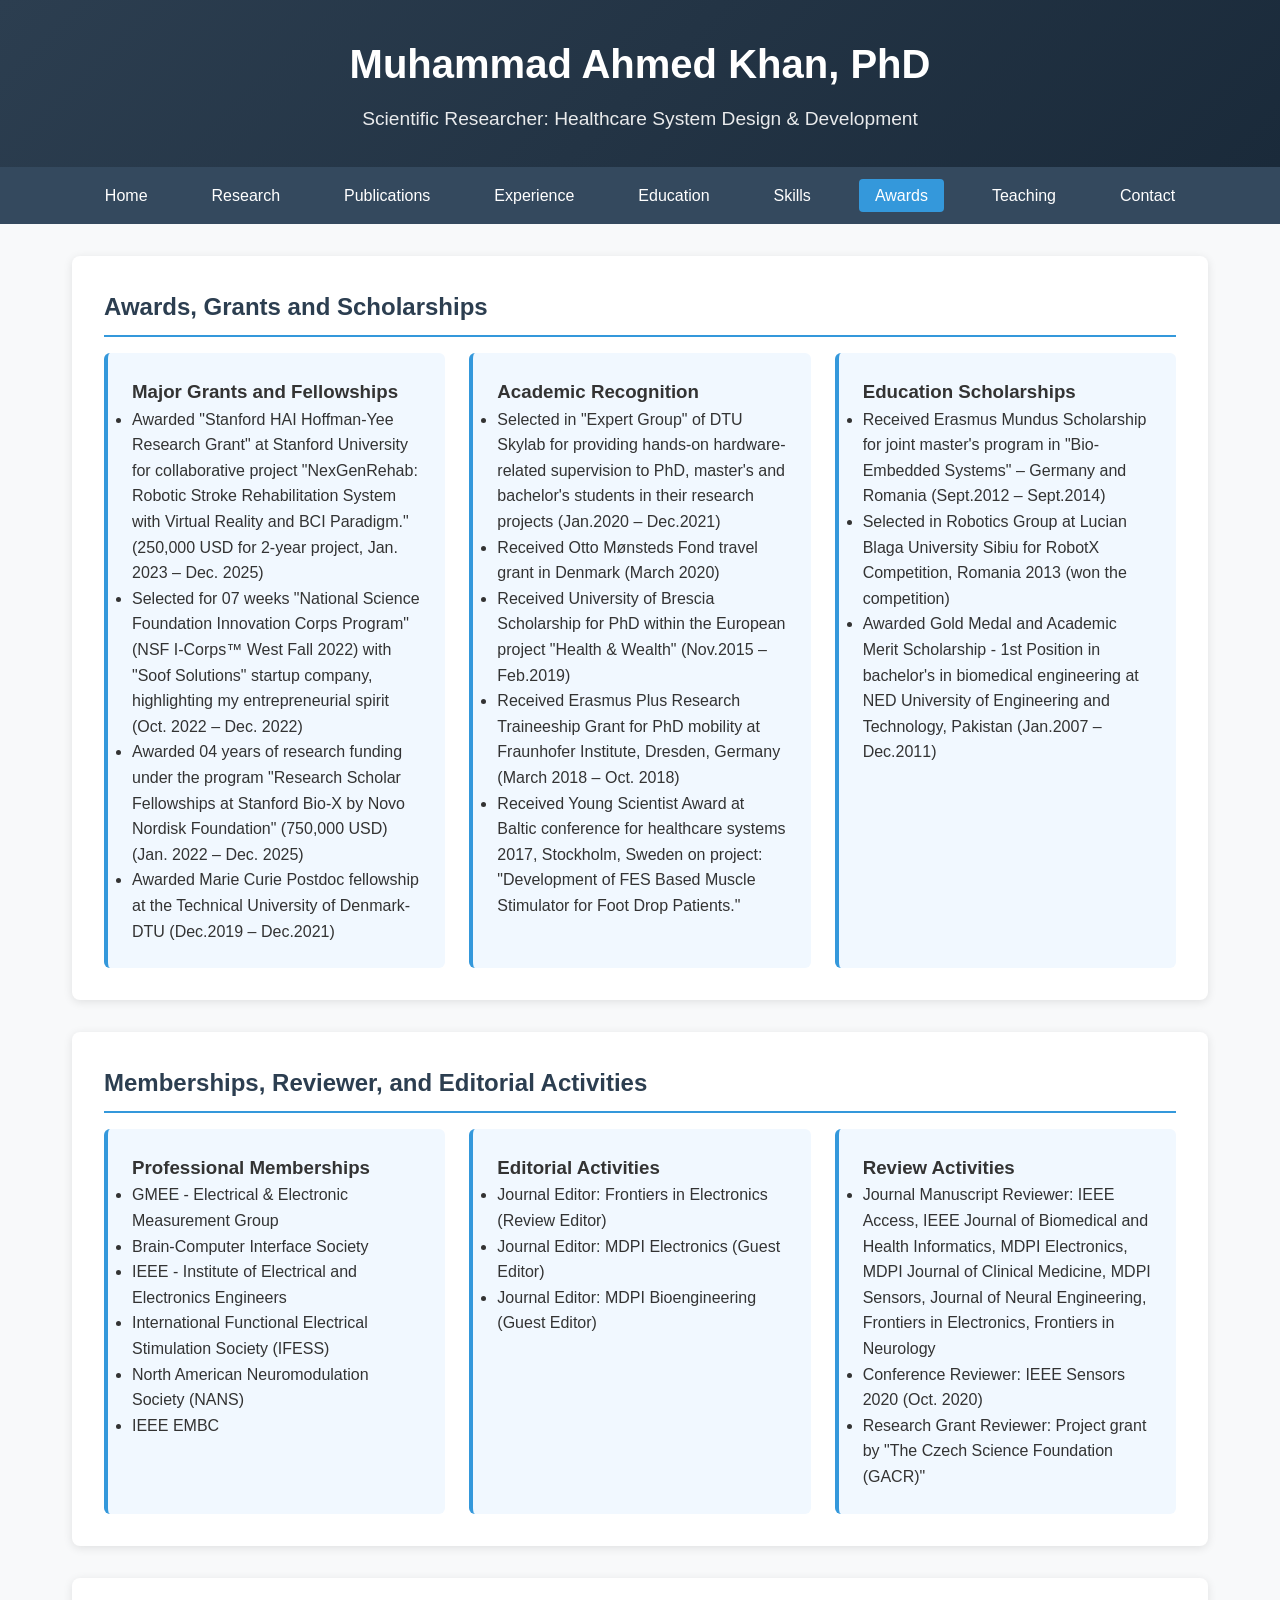
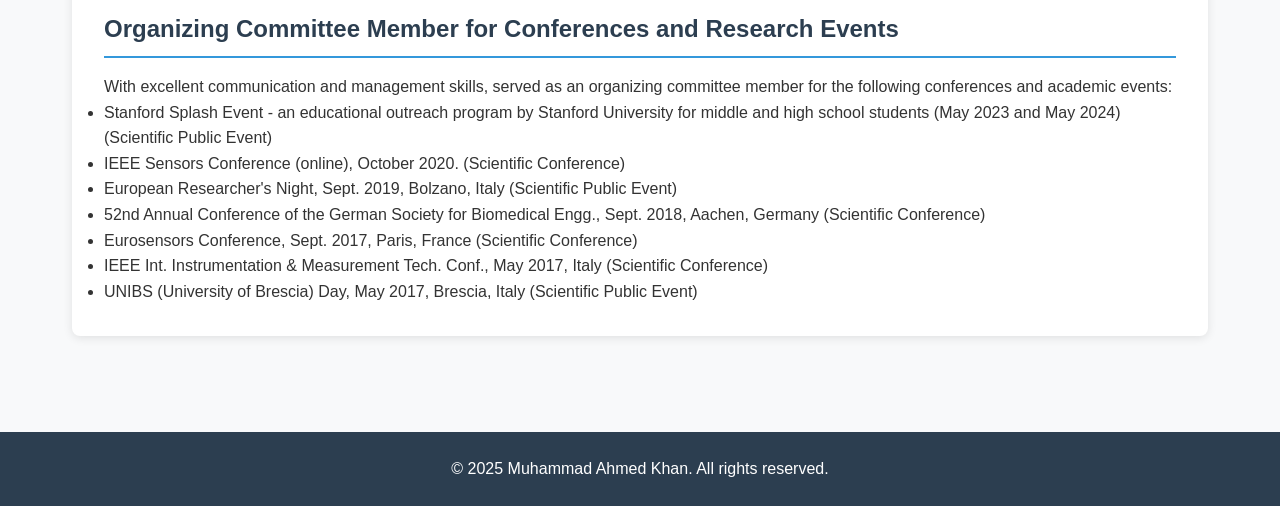
==== pages/awards.html @ 0968804c "added more details" ====
<!DOCTYPE html>
<html lang="en">
<head>
    <meta charset="UTF-8">
    <meta name="viewport" content="width=device-width, initial-scale=1.0">
    <title>Awards and Grants - Muhammad Ahmed Khan</title>
    <link rel="stylesheet" href="../css/styles.css">
</head>
<body>
    <header>
        <div class="header-content">
            <h1>Muhammad Ahmed Khan, PhD</h1>
            <p class="subtitle">Scientific Researcher: Healthcare System Design & Development</p>
        </div>
    </header>
    
    <nav>
        <ul>
            <li><a href="../index.html">Home</a></li>
            <li><a href="research.html">Research</a></li>
            <li><a href="publications.html">Publications</a></li>
            <li><a href="experience.html">Experience</a></li>
            <li><a href="education.html">Education</a></li>
            <li><a href="skills.html">Skills</a></li>
            <li><a href="awards.html" class="active">Awards</a></li>
            <li><a href="teaching.html">Teaching</a></li>
            <li><a href="contact.html">Contact</a></li>
        </ul>
    </nav>
    
    <main>
        <section id="awards">
            <h2>Awards, Grants and Scholarships</h2>
            <div class="awards-grid">
                <div class="award-category">
                    <h3>Major Grants and Fellowships</h3>
                    <ul>
                        <li>Awarded "Stanford HAI Hoffman-Yee Research Grant" at Stanford University for collaborative project "NexGenRehab: Robotic Stroke Rehabilitation System with Virtual Reality and BCI Paradigm." (250,000 USD for 2-year project, Jan. 2023 – Dec. 2025)</li>
                        <li>Selected for 07 weeks "National Science Foundation Innovation Corps Program" (NSF I-Corps™ West Fall 2022) with "Soof Solutions" startup company, highlighting my entrepreneurial spirit (Oct. 2022 – Dec. 2022)</li>
                        <li>Awarded 04 years of research funding under the program "Research Scholar Fellowships at Stanford Bio-X by Novo Nordisk Foundation" (750,000 USD) (Jan. 2022 – Dec. 2025)</li>
                        <li>Awarded Marie Curie Postdoc fellowship at the Technical University of Denmark-DTU (Dec.2019 – Dec.2021)</li>
                    </ul>
                </div>
                
                <div class="award-category">
                    <h3>Academic Recognition</h3>
                    <ul>
                        <li>Selected in "Expert Group" of DTU Skylab for providing hands-on hardware-related supervision to PhD, master's and bachelor's students in their research projects (Jan.2020 – Dec.2021)</li>
                        <li>Received Otto Mønsteds Fond travel grant in Denmark (March 2020)</li>
                        <li>Received University of Brescia Scholarship for PhD within the European project "Health & Wealth" (Nov.2015 – Feb.2019)</li>
                        <li>Received Erasmus Plus Research Traineeship Grant for PhD mobility at Fraunhofer Institute, Dresden, Germany (March 2018 – Oct. 2018)</li>
                        <li>Received Young Scientist Award at Baltic conference for healthcare systems 2017, Stockholm, Sweden on project: "Development of FES Based Muscle Stimulator for Foot Drop Patients."</li>
                    </ul>
                </div>
                
                <div class="award-category">
                    <h3>Education Scholarships</h3>
                    <ul>
                        <li>Received Erasmus Mundus Scholarship for joint master's program in "Bio-Embedded Systems" – Germany and Romania (Sept.2012 – Sept.2014)</li>
                        <li>Selected in Robotics Group at Lucian Blaga University Sibiu for RobotX Competition, Romania 2013 (won the competition)</li>
                        <li>Awarded Gold Medal and Academic Merit Scholarship - 1st Position in bachelor's in biomedical engineering at NED University of Engineering and Technology, Pakistan (Jan.2007 – Dec.2011)</li>
                    </ul>
                </div>
            </div>
        </section>
        
        <section id="editorial-activities">
            <h2>Memberships, Reviewer, and Editorial Activities</h2>
            <div class="awards-grid">
                <div class="award-category">
                    <h3>Professional Memberships</h3>
                    <ul>
                        <li>GMEE - Electrical & Electronic Measurement Group</li>
                        <li>Brain-Computer Interface Society</li>
                        <li>IEEE - Institute of Electrical and Electronics Engineers</li>
                        <li>International Functional Electrical Stimulation Society (IFESS)</li>
                        <li>North American Neuromodulation Society (NANS)</li>
                        <li>IEEE EMBC</li>
                    </ul>
                </div>
                
                <div class="award-category">
                    <h3>Editorial Activities</h3>
                    <ul>
                        <li>Journal Editor: Frontiers in Electronics (Review Editor)</li>
                        <li>Journal Editor: MDPI Electronics (Guest Editor)</li>
                        <li>Journal Editor: MDPI Bioengineering (Guest Editor)</li>
                    </ul>
                </div>
                
                <div class="award-category">
                    <h3>Review Activities</h3>
                    <ul>
                        <li>Journal Manuscript Reviewer: IEEE Access, IEEE Journal of Biomedical and Health Informatics, MDPI Electronics, MDPI Journal of Clinical Medicine, MDPI Sensors, Journal of Neural Engineering, Frontiers in Electronics, Frontiers in Neurology</li>
                        <li>Conference Reviewer: IEEE Sensors 2020 (Oct. 2020)</li>
                        <li>Research Grant Reviewer: Project grant by "The Czech Science Foundation (GACR)"</li>
                    </ul>
                </div>
            </div>
        </section>
        
        <section id="conference-activities">
            <h2>Organizing Committee Member for Conferences and Research Events</h2>
            <p>With excellent communication and management skills, served as an organizing committee member for the following conferences and academic events:</p>
            <ul>
                <li>Stanford Splash Event - an educational outreach program by Stanford University for middle and high school students (May 2023 and May 2024) (Scientific Public Event)</li>
                <li>IEEE Sensors Conference (online), October 2020. (Scientific Conference)</li>
                <li>European Researcher's Night, Sept. 2019, Bolzano, Italy (Scientific Public Event)</li>
                <li>52nd Annual Conference of the German Society for Biomedical Engg., Sept. 2018, Aachen, Germany (Scientific Conference)</li>
                <li>Eurosensors Conference, Sept. 2017, Paris, France (Scientific Conference)</li>
                <li>IEEE Int. Instrumentation & Measurement Tech. Conf., May 2017, Italy (Scientific Conference)</li>
                <li>UNIBS (University of Brescia) Day, May 2017, Brescia, Italy (Scientific Public Event)</li>
            </ul>
        </section>
    </main>
    
    <footer>
        <p>© 2025 Muhammad Ahmed Khan. All rights reserved.</p>
    </footer>
</body>
</html>
---- css/styles.css ----
/* Basic reset and typography */
* {
    margin: 0;
    padding: 0;
    box-sizing: border-box;
}

body {
    font-family: 'Segoe UI', Tahoma, Geneva, Verdana, sans-serif;
    line-height: 1.6;
    color: #333;
    background-color: #f8f9fa;
}

/* Header styles */
header {
    background: linear-gradient(135deg, #2c3e50, #1a2a3a);
    color: white;
    padding: 2rem 0;
    text-align: center;
}

.header-content {
    max-width: 1200px;
    margin: 0 auto;
    padding: 0 2rem;
}

h1 {
    font-size: 2.5rem;
    margin-bottom: 0.5rem;
}

.subtitle {
    font-size: 1.2rem;
    font-weight: 300;
    opacity: 0.9;
}

/* Navigation */
nav {
    background-color: #34495e;
    padding: 1rem 0;
}

nav ul {
    display: flex;
    justify-content: center;
    list-style: none;
    margin: 0;
    padding: 0;
}

nav li {
    margin: 0 1rem;
}

nav a {
    color: white;
    text-decoration: none;
    font-weight: 500;
    padding: 0.5rem 1rem;
    border-radius: 4px;
    transition: background-color 0.3s;
}

nav a:hover, nav a.active {
    background-color: #3498db;
}

/* Main content styles */
main {
    max-width: 1200px;
    margin: 0 auto;
    padding: 2rem;
}

section {
    background: white;
    border-radius: 8px;
    padding: 2rem;
    margin-bottom: 2rem;
    box-shadow: 0 2px 10px rgba(0,0,0,0.1);
}

h2 {
    color: #2c3e50;
    margin-bottom: 1rem;
    padding-bottom: 0.5rem;
    border-bottom: 2px solid #3498db;
}

/* Research interests */
.interests-grid {
    display: grid;
    grid-template-columns: repeat(auto-fill, minmax(300px, 1fr));
    gap: 1.5rem;
    margin-top: 1rem;
}

.interest-card {
    background: #f1f8ff;
    padding: 1.5rem;
    border-radius: 6px;
    border-left: 4px solid #3498db;
}

.interest-card h3 {
    color: #2c3e50;
    margin-bottom: 0.5rem;
}

/* Publications */
.publication {
    margin-bottom: 1.5rem;
    padding-bottom: 1.5rem;
    border-bottom: 1px solid #eee;
}

.publication:last-child {
    border-bottom: none;
    margin-bottom: 0;
    padding-bottom: 0;
}

.publication h3 {
    color: #2c3e50;
    margin-bottom: 0.5rem;
}

.publication .authors {
    font-style: italic;
    color: #7f8c8d;
    margin-bottom: 0.5rem;
}

.publication .journal {
    color: #3498db;
    font-weight: 500;
}

.publication h3 a {
    color: #2c3e50;
    text-decoration: none;
}

.publication h3 a:hover {
    color: #3498db;
    text-decoration: underline;
}

/* Contact */
.contact-info {
    display: flex;
    flex-wrap: wrap;
    gap: 1.5rem;
    margin-top: 1rem;
}

.contact-item {
    flex: 1;
    min-width: 250px;
    background: #f1f8ff;
    padding: 1.5rem;
    border-radius: 6px;
}

.contact-item h3 {
    color: #2c3e50;
    margin-bottom: 0.5rem;
}

/* Footer */
footer {
    background: #2c3e50;
    color: white;
    text-align: center;
    padding: 1.5rem;
    margin-top: 2rem;
}

/* Experience section */
.experience-item ul {
    margin-top: 0.5rem;
    padding-left: 1.5rem;
}

.experience-item li {
    margin-bottom: 0.3rem;
}

/* Experience, Education, and Skills sections */
.experience-item, .education-item, .skill-category {
    margin-bottom: 1.5rem;
    padding-bottom: 1.5rem;
    border-bottom: 1px solid #eee;
}

.experience-item:last-child, .education-item:last-child, .skill-category:last-child {
    border-bottom: none;
    margin-bottom: 0;
    padding-bottom: 0;
}

.experience-item h3, .education-item h3, .skill-category h3 {
    color: #2c3e50;
    margin-bottom: 0.5rem;
}

.skills-grid {
    display: grid;
    grid-template-columns: repeat(auto-fill, minmax(300px, 1fr));
    gap: 1.5rem;
    margin-top: 1rem;
}

/* Awards and Grants */
.awards-grid {
    display: grid;
    grid-template-columns: repeat(auto-fill, minmax(300px, 1fr));
    gap: 1.5rem;
    margin-top: 1rem;
}

.award-category {
    background: #f1f8ff;
    padding: 1.5rem;
    border-radius: 6px;
    border-left: 4px solid #3498db;
}

/* Teaching and Supervision */
.teaching-item {
    margin-bottom: 1.5rem;
    padding-bottom: 1.5rem;
    border-bottom: 1px solid #eee;
}

.teaching-item:last-child {
    border-bottom: none;
    margin-bottom: 0;
    padding-bottom: 0;
}

/* Collaborations */
.collaborations-grid {
    display: grid;
    grid-template-columns: repeat(auto-fill, minmax(300px, 1fr));
    gap: 1.5rem;
    margin-top: 1rem;
}

.collaboration-category {
    background: #f1f8ff;
    padding: 1.5rem;
    border-radius: 6px;
    border-left: 4px solid #3498db;
}

/* Responsive design */
@media (max-width: 768px) {
    .header-content h1 {
        font-size: 2rem;
    }
    
    main {
        padding: 1rem;
    }
    
    section {
        padding: 1.5rem;
    }
    
    nav ul {
        flex-direction: column;
        align-items: center;
    }
    
    nav li {
        margin: 0.5rem 0;
    }
    
    .contact-info {
        flex-direction: column;
    }
}
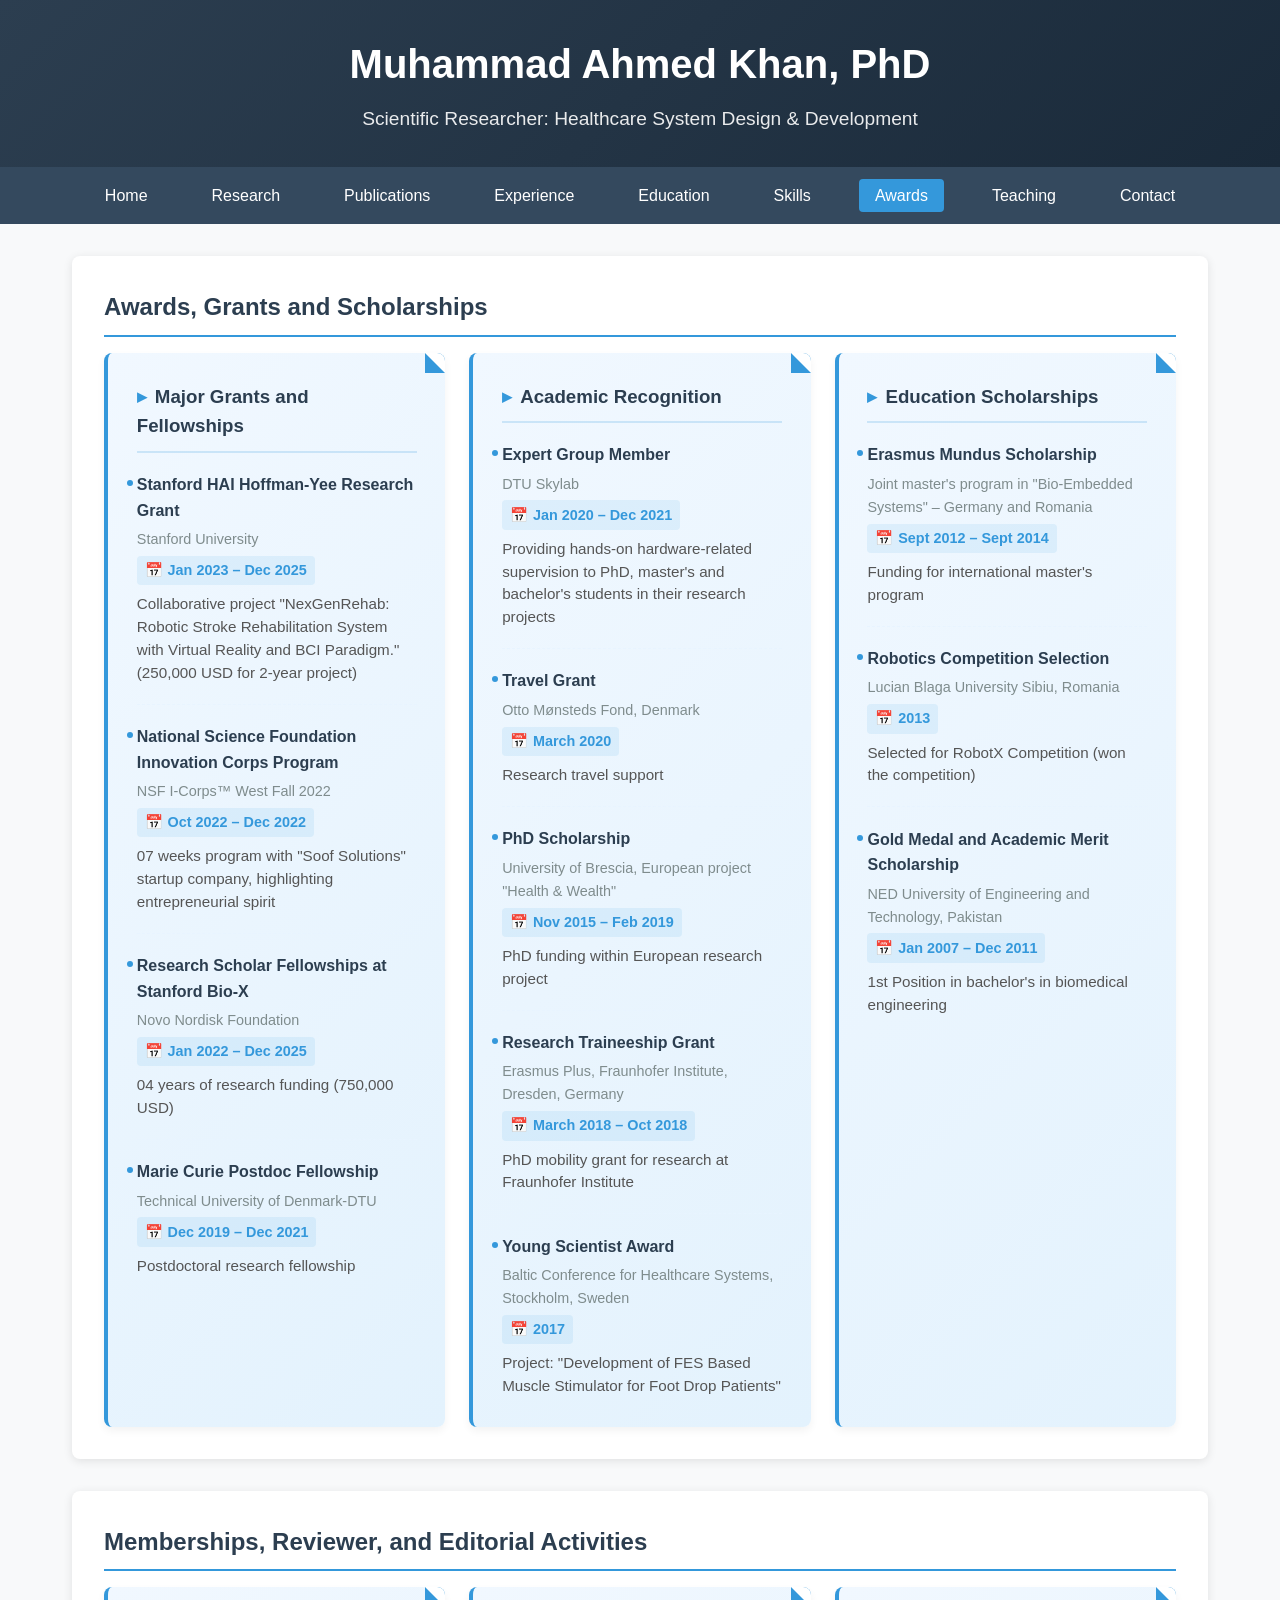
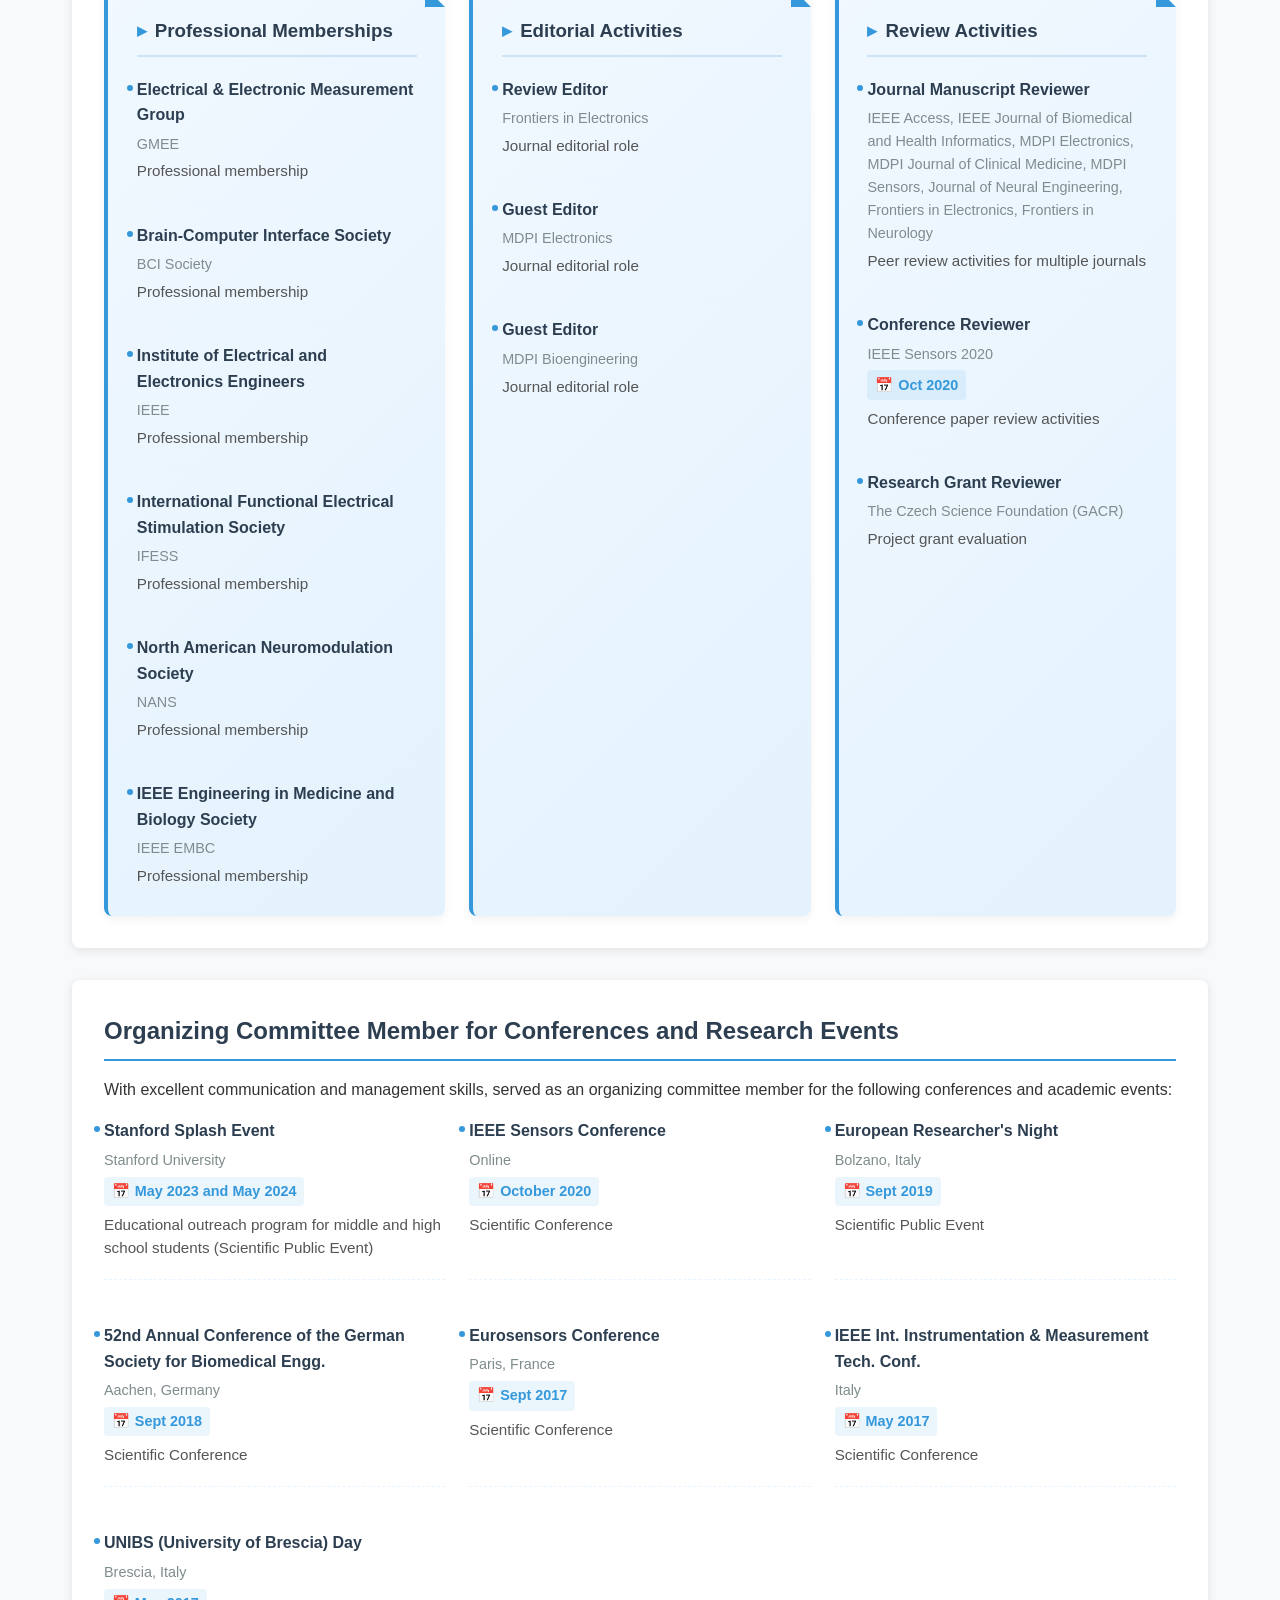
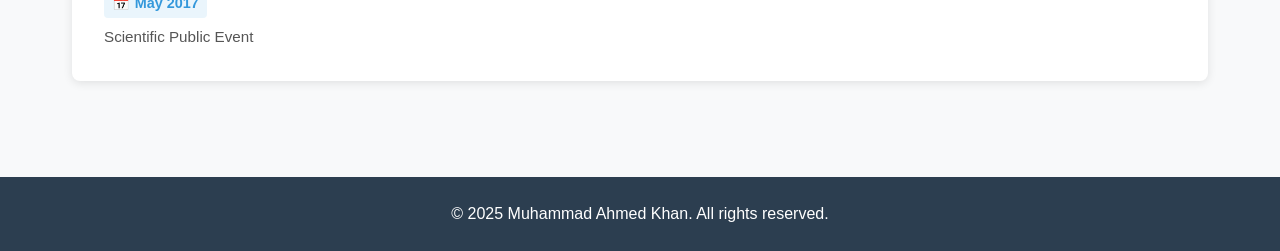
==== commit 0b58993c: "formatting update" ====
--- a/pages/awards.html
+++ b/pages/awards.html
@@ -34,32 +34,86 @@
             <div class="awards-grid">
                 <div class="award-category">
                     <h3>Major Grants and Fellowships</h3>
-                    <ul>
-                        <li>Awarded "Stanford HAI Hoffman-Yee Research Grant" at Stanford University for collaborative project "NexGenRehab: Robotic Stroke Rehabilitation System with Virtual Reality and BCI Paradigm." (250,000 USD for 2-year project, Jan. 2023 – Dec. 2025)</li>
-                        <li>Selected for 07 weeks "National Science Foundation Innovation Corps Program" (NSF I-Corps™ West Fall 2022) with "Soof Solutions" startup company, highlighting my entrepreneurial spirit (Oct. 2022 – Dec. 2022)</li>
-                        <li>Awarded 04 years of research funding under the program "Research Scholar Fellowships at Stanford Bio-X by Novo Nordisk Foundation" (750,000 USD) (Jan. 2022 – Dec. 2025)</li>
-                        <li>Awarded Marie Curie Postdoc fellowship at the Technical University of Denmark-DTU (Dec.2019 – Dec.2021)</li>
-                    </ul>
+                    <div class="award-item">
+                        <div class="award-title">Stanford HAI Hoffman-Yee Research Grant</div>
+                        <div class="award-organization">Stanford University</div>
+                        <div class="award-date">Jan 2023 – Dec 2025</div>
+                        <div class="award-description">Collaborative project "NexGenRehab: Robotic Stroke Rehabilitation System with Virtual Reality and BCI Paradigm." (250,000 USD for 2-year project)</div>
+                    </div>
+                    <div class="award-item">
+                        <div class="award-title">National Science Foundation Innovation Corps Program</div>
+                        <div class="award-organization">NSF I-Corps™ West Fall 2022</div>
+                        <div class="award-date">Oct 2022 – Dec 2022</div>
+                        <div class="award-description">07 weeks program with "Soof Solutions" startup company, highlighting entrepreneurial spirit</div>
+                    </div>
+                    <div class="award-item">
+                        <div class="award-title">Research Scholar Fellowships at Stanford Bio-X</div>
+                        <div class="award-organization">Novo Nordisk Foundation</div>
+                        <div class="award-date">Jan 2022 – Dec 2025</div>
+                        <div class="award-description">04 years of research funding (750,000 USD)</div>
+                    </div>
+                    <div class="award-item">
+                        <div class="award-title">Marie Curie Postdoc Fellowship</div>
+                        <div class="award-organization">Technical University of Denmark-DTU</div>
+                        <div class="award-date">Dec 2019 – Dec 2021</div>
+                        <div class="award-description">Postdoctoral research fellowship</div>
+                    </div>
                 </div>
                 
                 <div class="award-category">
                     <h3>Academic Recognition</h3>
-                    <ul>
-                        <li>Selected in "Expert Group" of DTU Skylab for providing hands-on hardware-related supervision to PhD, master's and bachelor's students in their research projects (Jan.2020 – Dec.2021)</li>
-                        <li>Received Otto Mønsteds Fond travel grant in Denmark (March 2020)</li>
-                        <li>Received University of Brescia Scholarship for PhD within the European project "Health & Wealth" (Nov.2015 – Feb.2019)</li>
-                        <li>Received Erasmus Plus Research Traineeship Grant for PhD mobility at Fraunhofer Institute, Dresden, Germany (March 2018 – Oct. 2018)</li>
-                        <li>Received Young Scientist Award at Baltic conference for healthcare systems 2017, Stockholm, Sweden on project: "Development of FES Based Muscle Stimulator for Foot Drop Patients."</li>
-                    </ul>
+                    <div class="award-item">
+                        <div class="award-title">Expert Group Member</div>
+                        <div class="award-organization">DTU Skylab</div>
+                        <div class="award-date">Jan 2020 – Dec 2021</div>
+                        <div class="award-description">Providing hands-on hardware-related supervision to PhD, master's and bachelor's students in their research projects</div>
+                    </div>
+                    <div class="award-item">
+                        <div class="award-title">Travel Grant</div>
+                        <div class="award-organization">Otto Mønsteds Fond, Denmark</div>
+                        <div class="award-date">March 2020</div>
+                        <div class="award-description">Research travel support</div>
+                    </div>
+                    <div class="award-item">
+                        <div class="award-title">PhD Scholarship</div>
+                        <div class="award-organization">University of Brescia, European project "Health & Wealth"</div>
+                        <div class="award-date">Nov 2015 – Feb 2019</div>
+                        <div class="award-description">PhD funding within European research project</div>
+                    </div>
+                    <div class="award-item">
+                        <div class="award-title">Research Traineeship Grant</div>
+                        <div class="award-organization">Erasmus Plus, Fraunhofer Institute, Dresden, Germany</div>
+                        <div class="award-date">March 2018 – Oct 2018</div>
+                        <div class="award-description">PhD mobility grant for research at Fraunhofer Institute</div>
+                    </div>
+                    <div class="award-item">
+                        <div class="award-title">Young Scientist Award</div>
+                        <div class="award-organization">Baltic Conference for Healthcare Systems, Stockholm, Sweden</div>
+                        <div class="award-date">2017</div>
+                        <div class="award-description">Project: "Development of FES Based Muscle Stimulator for Foot Drop Patients"</div>
+                    </div>
                 </div>
                 
                 <div class="award-category">
                     <h3>Education Scholarships</h3>
-                    <ul>
-                        <li>Received Erasmus Mundus Scholarship for joint master's program in "Bio-Embedded Systems" – Germany and Romania (Sept.2012 – Sept.2014)</li>
-                        <li>Selected in Robotics Group at Lucian Blaga University Sibiu for RobotX Competition, Romania 2013 (won the competition)</li>
-                        <li>Awarded Gold Medal and Academic Merit Scholarship - 1st Position in bachelor's in biomedical engineering at NED University of Engineering and Technology, Pakistan (Jan.2007 – Dec.2011)</li>
-                    </ul>
+                    <div class="award-item">
+                        <div class="award-title">Erasmus Mundus Scholarship</div>
+                        <div class="award-organization">Joint master's program in "Bio-Embedded Systems" – Germany and Romania</div>
+                        <div class="award-date">Sept 2012 – Sept 2014</div>
+                        <div class="award-description">Funding for international master's program</div>
+                    </div>
+                    <div class="award-item">
+                        <div class="award-title">Robotics Competition Selection</div>
+                        <div class="award-organization">Lucian Blaga University Sibiu, Romania</div>
+                        <div class="award-date">2013</div>
+                        <div class="award-description">Selected for RobotX Competition (won the competition)</div>
+                    </div>
+                    <div class="award-item">
+                        <div class="award-title">Gold Medal and Academic Merit Scholarship</div>
+                        <div class="award-organization">NED University of Engineering and Technology, Pakistan</div>
+                        <div class="award-date">Jan 2007 – Dec 2011</div>
+                        <div class="award-description">1st Position in bachelor's in biomedical engineering</div>
+                    </div>
                 </div>
             </div>
         </section>
@@ -69,32 +123,75 @@
             <div class="awards-grid">
                 <div class="award-category">
                     <h3>Professional Memberships</h3>
-                    <ul>
-                        <li>GMEE - Electrical & Electronic Measurement Group</li>
-                        <li>Brain-Computer Interface Society</li>
-                        <li>IEEE - Institute of Electrical and Electronics Engineers</li>
-                        <li>International Functional Electrical Stimulation Society (IFESS)</li>
-                        <li>North American Neuromodulation Society (NANS)</li>
-                        <li>IEEE EMBC</li>
-                    </ul>
+                    <div class="award-item">
+                        <div class="award-title">Electrical & Electronic Measurement Group</div>
+                        <div class="award-organization">GMEE</div>
+                        <div class="award-description">Professional membership</div>
+                    </div>
+                    <div class="award-item">
+                        <div class="award-title">Brain-Computer Interface Society</div>
+                        <div class="award-organization">BCI Society</div>
+                        <div class="award-description">Professional membership</div>
+                    </div>
+                    <div class="award-item">
+                        <div class="award-title">Institute of Electrical and Electronics Engineers</div>
+                        <div class="award-organization">IEEE</div>
+                        <div class="award-description">Professional membership</div>
+                    </div>
+                    <div class="award-item">
+                        <div class="award-title">International Functional Electrical Stimulation Society</div>
+                        <div class="award-organization">IFESS</div>
+                        <div class="award-description">Professional membership</div>
+                    </div>
+                    <div class="award-item">
+                        <div class="award-title">North American Neuromodulation Society</div>
+                        <div class="award-organization">NANS</div>
+                        <div class="award-description">Professional membership</div>
+                    </div>
+                    <div class="award-item">
+                        <div class="award-title">IEEE Engineering in Medicine and Biology Society</div>
+                        <div class="award-organization">IEEE EMBC</div>
+                        <div class="award-description">Professional membership</div>
+                    </div>
                 </div>
                 
                 <div class="award-category">
                     <h3>Editorial Activities</h3>
-                    <ul>
-                        <li>Journal Editor: Frontiers in Electronics (Review Editor)</li>
-                        <li>Journal Editor: MDPI Electronics (Guest Editor)</li>
-                        <li>Journal Editor: MDPI Bioengineering (Guest Editor)</li>
-                    </ul>
+                    <div class="award-item">
+                        <div class="award-title">Review Editor</div>
+                        <div class="award-organization">Frontiers in Electronics</div>
+                        <div class="award-description">Journal editorial role</div>
+                    </div>
+                    <div class="award-item">
+                        <div class="award-title">Guest Editor</div>
+                        <div class="award-organization">MDPI Electronics</div>
+                        <div class="award-description">Journal editorial role</div>
+                    </div>
+                    <div class="award-item">
+                        <div class="award-title">Guest Editor</div>
+                        <div class="award-organization">MDPI Bioengineering</div>
+                        <div class="award-description">Journal editorial role</div>
+                    </div>
                 </div>
                 
                 <div class="award-category">
                     <h3>Review Activities</h3>
-                    <ul>
-                        <li>Journal Manuscript Reviewer: IEEE Access, IEEE Journal of Biomedical and Health Informatics, MDPI Electronics, MDPI Journal of Clinical Medicine, MDPI Sensors, Journal of Neural Engineering, Frontiers in Electronics, Frontiers in Neurology</li>
-                        <li>Conference Reviewer: IEEE Sensors 2020 (Oct. 2020)</li>
-                        <li>Research Grant Reviewer: Project grant by "The Czech Science Foundation (GACR)"</li>
-                    </ul>
+                    <div class="award-item">
+                        <div class="award-title">Journal Manuscript Reviewer</div>
+                        <div class="award-organization">IEEE Access, IEEE Journal of Biomedical and Health Informatics, MDPI Electronics, MDPI Journal of Clinical Medicine, MDPI Sensors, Journal of Neural Engineering, Frontiers in Electronics, Frontiers in Neurology</div>
+                        <div class="award-description">Peer review activities for multiple journals</div>
+                    </div>
+                    <div class="award-item">
+                        <div class="award-title">Conference Reviewer</div>
+                        <div class="award-organization">IEEE Sensors 2020</div>
+                        <div class="award-date">Oct 2020</div>
+                        <div class="award-description">Conference paper review activities</div>
+                    </div>
+                    <div class="award-item">
+                        <div class="award-title">Research Grant Reviewer</div>
+                        <div class="award-organization">The Czech Science Foundation (GACR)</div>
+                        <div class="award-description">Project grant evaluation</div>
+                    </div>
                 </div>
             </div>
         </section>
@@ -102,15 +199,50 @@
         <section id="conference-activities">
             <h2>Organizing Committee Member for Conferences and Research Events</h2>
             <p>With excellent communication and management skills, served as an organizing committee member for the following conferences and academic events:</p>
-            <ul>
-                <li>Stanford Splash Event - an educational outreach program by Stanford University for middle and high school students (May 2023 and May 2024) (Scientific Public Event)</li>
-                <li>IEEE Sensors Conference (online), October 2020. (Scientific Conference)</li>
-                <li>European Researcher's Night, Sept. 2019, Bolzano, Italy (Scientific Public Event)</li>
-                <li>52nd Annual Conference of the German Society for Biomedical Engg., Sept. 2018, Aachen, Germany (Scientific Conference)</li>
-                <li>Eurosensors Conference, Sept. 2017, Paris, France (Scientific Conference)</li>
-                <li>IEEE Int. Instrumentation & Measurement Tech. Conf., May 2017, Italy (Scientific Conference)</li>
-                <li>UNIBS (University of Brescia) Day, May 2017, Brescia, Italy (Scientific Public Event)</li>
-            </ul>
+            <div class="awards-grid">
+                <div class="award-item">
+                    <div class="award-title">Stanford Splash Event</div>
+                    <div class="award-organization">Stanford University</div>
+                    <div class="award-date">May 2023 and May 2024</div>
+                    <div class="award-description">Educational outreach program for middle and high school students (Scientific Public Event)</div>
+                </div>
+                <div class="award-item">
+                    <div class="award-title">IEEE Sensors Conference</div>
+                    <div class="award-organization">Online</div>
+                    <div class="award-date">October 2020</div>
+                    <div class="award-description">Scientific Conference</div>
+                </div>
+                <div class="award-item">
+                    <div class="award-title">European Researcher's Night</div>
+                    <div class="award-organization">Bolzano, Italy</div>
+                    <div class="award-date">Sept 2019</div>
+                    <div class="award-description">Scientific Public Event</div>
+                </div>
+                <div class="award-item">
+                    <div class="award-title">52nd Annual Conference of the German Society for Biomedical Engg.</div>
+                    <div class="award-organization">Aachen, Germany</div>
+                    <div class="award-date">Sept 2018</div>
+                    <div class="award-description">Scientific Conference</div>
+                </div>
+                <div class="award-item">
+                    <div class="award-title">Eurosensors Conference</div>
+                    <div class="award-organization">Paris, France</div>
+                    <div class="award-date">Sept 2017</div>
+                    <div class="award-description">Scientific Conference</div>
+                </div>
+                <div class="award-item">
+                    <div class="award-title">IEEE Int. Instrumentation & Measurement Tech. Conf.</div>
+                    <div class="award-organization">Italy</div>
+                    <div class="award-date">May 2017</div>
+                    <div class="award-description">Scientific Conference</div>
+                </div>
+                <div class="award-item">
+                    <div class="award-title">UNIBS (University of Brescia) Day</div>
+                    <div class="award-organization">Brescia, Italy</div>
+                    <div class="award-date">May 2017</div>
+                    <div class="award-description">Scientific Public Event</div>
+                </div>
+            </div>
         </section>
     </main>
     
--- a/css/styles.css
+++ b/css/styles.css
@@ -227,6 +227,155 @@
     padding: 1.5rem;
     border-radius: 6px;
     border-left: 4px solid #3498db;
+    box-shadow: 0 4px 6px rgba(0,0,0,0.05);
+    transition: transform 0.3s ease, box-shadow 0.3s ease;
+}
+
+.award-category:hover {
+    transform: translateY(-5px);
+    box-shadow: 0 6px 12px rgba(0,0,0,0.1);
+}
+
+.award-category h3 {
+    color: #2c3e50;
+    margin-bottom: 1rem;
+    padding-bottom: 0.5rem;
+    border-bottom: 1px solid #e0e0e0;
+    font-family: 'Segoe UI', Tahoma, Geneva, Verdana, sans-serif;
+}
+
+.award-item {
+    margin-bottom: 1rem;
+    padding-bottom: 1rem;
+    border-bottom: 1px solid #e8f4ff;
+}
+
+.award-item:last-child {
+    border-bottom: none;
+    margin-bottom: 0;
+    padding-bottom: 0;
+}
+
+.award-title {
+    font-weight: 600;
+    color: #2c3e50;
+    margin-bottom: 0.3rem;
+}
+
+.award-date {
+    font-size: 0.9rem;
+    color: #3498db;
+    font-weight: 500;
+    margin-bottom: 0.5rem;
+}
+
+.award-description {
+    font-size: 0.95rem;
+    color: #555;
+    line-height: 1.5;
+}
+
+/* Additional styling for award organization */
+.award-organization {
+    font-size: 0.9rem;
+    color: #7f8c8d;
+    font-weight: 500;
+    margin-bottom: 0.3rem;
+}
+
+/* Fancy date styling */
+.award-date {
+    font-size: 0.9rem;
+    color: #3498db;
+    font-weight: 600;
+    margin-bottom: 0.5rem;
+    display: inline-block;
+    background: rgba(52, 152, 219, 0.1);
+    padding: 0.2rem 0.5rem;
+    border-radius: 4px;
+    position: relative;
+}
+
+.award-date::before {
+    content: "📅";
+    margin-right: 0.3rem;
+}
+
+/* Enhanced award item styling */
+.award-item {
+    margin-bottom: 1.2rem;
+    padding-bottom: 1.2rem;
+    border-bottom: 1px dashed #e8f4ff;
+    transition: all 0.3s ease;
+    position: relative;
+}
+
+.award-item:last-child {
+    border-bottom: none;
+    margin-bottom: 0;
+    padding-bottom: 0;
+}
+
+.award-item:hover {
+    transform: translateX(5px);
+}
+
+.award-item::before {
+    content: "";
+    position: absolute;
+    left: -10px;
+    top: 8px;
+    width: 6px;
+    height: 6px;
+    background: #3498db;
+    border-radius: 50%;
+}
+
+/* Improved section spacing */
+#awards, #editorial-activities, #conference-activities {
+    scroll-margin-top: 2rem;
+}
+
+/* Enhanced award category styling */
+.award-category {
+    background: linear-gradient(135deg, #f1f8ff 0%, #e3f2fd 100%);
+    padding: 1.8rem;
+    border-radius: 8px;
+    border-left: 4px solid #3498db;
+    box-shadow: 0 4px 8px rgba(0,0,0,0.05);
+    transition: all 0.3s ease;
+    position: relative;
+    overflow: hidden;
+}
+
+.award-category::after {
+    content: "";
+    position: absolute;
+    top: 0;
+    right: 0;
+    border-width: 0 20px 20px 0;
+    border-style: solid;
+    border-color: #3498db #fff;
+}
+
+.award-category:hover {
+    transform: translateY(-3px);
+    box-shadow: 0 6px 12px rgba(0,0,0,0.1);
+}
+
+.award-category h3 {
+    color: #2c3e50;
+    margin-bottom: 1.2rem;
+    padding-bottom: 0.6rem;
+    border-bottom: 2px solid rgba(52, 152, 219, 0.2);
+    font-family: 'Segoe UI', Tahoma, Geneva, Verdana, sans-serif;
+    position: relative;
+}
+
+.award-category h3::before {
+    content: "▸";
+    margin-right: 0.5rem;
+    color: #3498db;
 }
 
 /* Teaching and Supervision */
@@ -283,4 +432,50 @@
     .contact-info {
         flex-direction: column;
     }
+    
+    .award-category h3::before {
+        display: none;
+    }
+    
+    .award-item::before {
+        left: 0;
+    }
+}
+
+/* Print styles for better printing */
+@media print {
+    body {
+        background: white;
+        font-size: 12pt;
+    }
+    
+    header {
+        background: #2c3e50 !important;
+        color: white !important;
+        -webkit-print-color-adjust: exact;
+        color-adjust: exact;
+    }
+    
+    nav {
+        display: none;
+    }
+    
+    section {
+        box-shadow: none;
+        border: 1px solid #ddd;
+    }
+    
+    .award-category {
+        background: white !important;
+        border: 1px solid #3498db;
+        box-shadow: none;
+        -webkit-print-color-adjust: exact;
+        color-adjust: exact;
+    }
+    
+    .award-date {
+        background: rgba(52, 152, 219, 0.2) !important;
+        -webkit-print-color-adjust: exact;
+        color-adjust: exact;
+    }
 }
